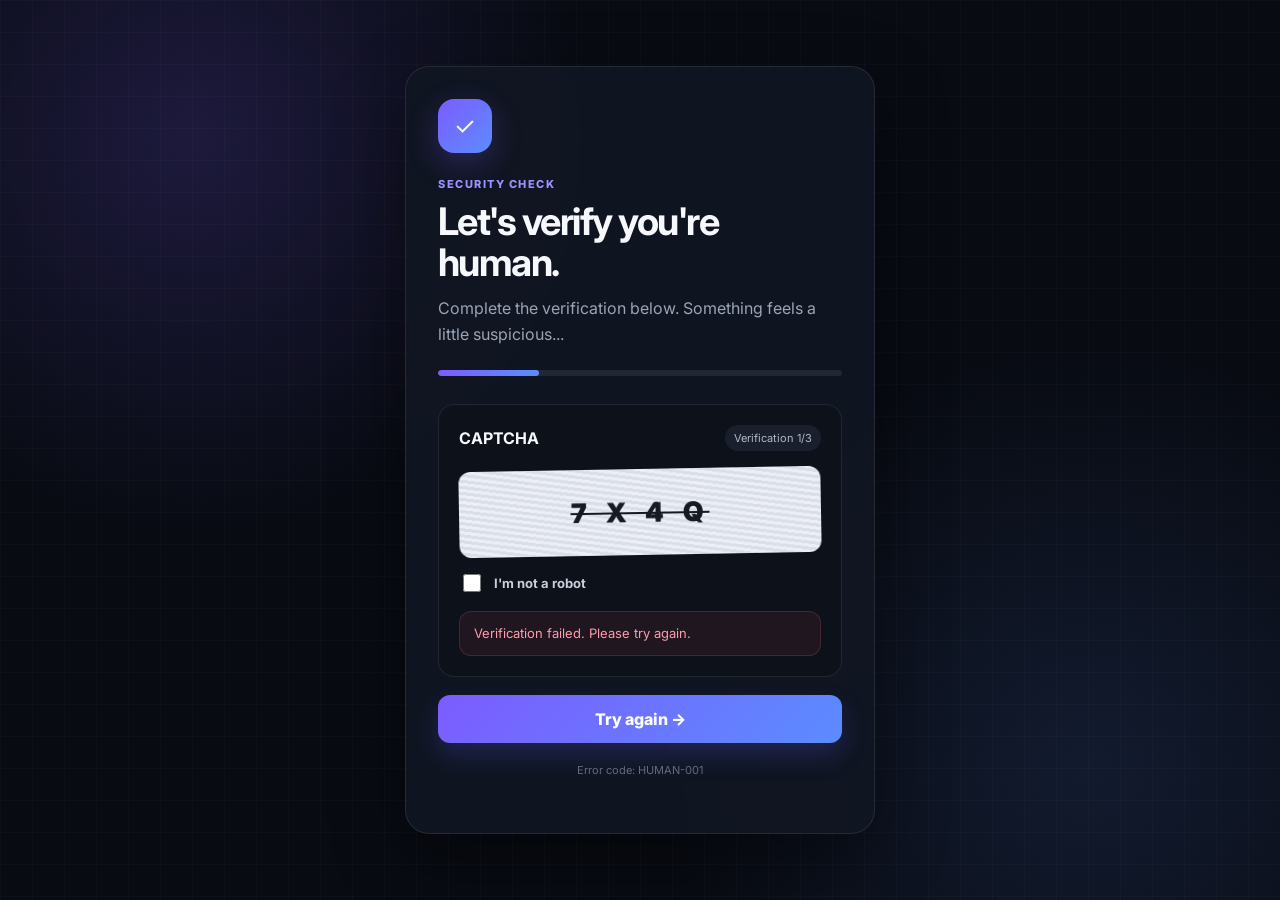
==== captcha1.html @ 2be5a7d6 "Add first failed captcha" ====
<!doctype html><html lang="en"><head><meta charset="UTF-8"><meta name="viewport" content="width=device-width,initial-scale=1.0"><title>Verification 1</title><link rel="stylesheet" href="style.css"></head><body><main class="container"><section class="card"><div class="logo">✓</div><p class="eyebrow">Security check</p><h1>Let's verify you're human.</h1><p>Complete the verification below. Something feels a little suspicious...</p><div class="progress"><span style="width:25%"></span></div><div class="captcha"><div class="captcha-head"><strong>CAPTCHA</strong><span class="captcha-badge">Verification 1/3</span></div><div class="captcha-box">7 X 4 Q</div><label class="captcha-check"><input type="checkbox"> I'm not a robot</label><div class="notice error">Verification failed. Please try again.</div></div><a class="button" href="captcha2.html">Try again →</a><p class="footer">Error code: HUMAN-001</p></section></main></body></html>
---- style.css ----
@import url('https://fonts.googleapis.com/css2?family=Inter:wght@400;500;600;700;800&display=swap');
:root{--bg:#080b12;--card:rgba(17,23,35,.9);--line:rgba(255,255,255,.09);--text:#f7f8fb;--muted:#9aa4b5;--accent:#7c5cff;--accent2:#5b8cff;--danger:#ff5d73;--success:#43d17a}
*{box-sizing:border-box}body{margin:0;min-height:100vh;font-family:Inter,system-ui,sans-serif;color:var(--text);background:radial-gradient(circle at 15% 15%,rgba(124,92,255,.18),transparent 30%),radial-gradient(circle at 85% 85%,rgba(91,140,255,.12),transparent 32%),var(--bg);display:grid;place-items:center;padding:24px}body:before{content:"";position:fixed;inset:0;pointer-events:none;background-image:linear-gradient(rgba(255,255,255,.025) 1px,transparent 1px),linear-gradient(90deg,rgba(255,255,255,.025) 1px,transparent 1px);background-size:32px 32px}.container{position:relative;width:min(100%,470px)}.card{background:var(--card);border:1px solid var(--line);border-radius:24px;padding:32px;box-shadow:0 24px 70px rgba(0,0,0,.42);backdrop-filter:blur(18px)}.logo{width:54px;height:54px;border-radius:16px;display:grid;place-items:center;background:linear-gradient(135deg,var(--accent),var(--accent2));font-size:25px;margin-bottom:22px;box-shadow:0 10px 30px rgba(124,92,255,.25)}.eyebrow{text-transform:uppercase;letter-spacing:.14em;font-size:11px;font-weight:800;color:#9d91ff;margin:0 0 8px}h1{font-size:clamp(28px,7vw,38px);line-height:1.08;margin:0 0 12px;letter-spacing:-.04em}h2{margin:0 0 10px;font-size:25px}p{color:var(--muted);line-height:1.65;margin:0 0 22px}.progress{height:6px;background:#202735;border-radius:99px;overflow:hidden;margin-bottom:28px}.progress span{display:block;height:100%;background:linear-gradient(90deg,var(--accent),var(--accent2));border-radius:inherit}label{display:block;font-size:13px;font-weight:700;margin:18px 0 8px;color:#dce1eb}input[type=text]{width:100%;padding:14px 15px;border:1px solid var(--line);outline:none;border-radius:12px;background:#0d121c;color:var(--text);font:inherit}input[type=text]:focus{border-color:var(--accent);box-shadow:0 0 0 3px rgba(124,92,255,.13)}button,.button{display:block;width:100%;border:0;border-radius:12px;padding:14px 18px;margin-top:18px;background:linear-gradient(135deg,var(--accent),var(--accent2));color:white;font:inherit;font-weight:800;text-align:center;text-decoration:none;cursor:pointer;transition:transform .18s,filter .18s;box-shadow:0 12px 26px rgba(91,92,255,.22)}button:hover,.button:hover{transform:translateY(-2px);filter:brightness(1.08)}.secondary{background:#171d29;box-shadow:none;border:1px solid var(--line)}.captcha{border:1px solid var(--line);border-radius:16px;padding:20px;background:#0c111a;margin-top:20px}.captcha-head{display:flex;justify-content:space-between;align-items:center;margin-bottom:18px}.captcha-badge{font-size:11px;padding:6px 9px;border-radius:99px;background:#191f2c;color:#aeb8c9}.captcha-box{height:86px;border-radius:12px;background:repeating-linear-gradient(8deg,#eceff5 0,#eceff5 3px,#d9dee8 3px,#d9dee8 6px);display:grid;place-items:center;color:#151a23;font-weight:900;font-size:27px;letter-spacing:7px;text-decoration:line-through;transform:rotate(-1deg);user-select:none}.captcha-check{display:flex;align-items:center;gap:10px;color:#c8cfda;font-size:13px;margin-top:16px}.captcha-check input{width:18px;height:18px;accent-color:var(--accent)}.notice{border-radius:12px;padding:12px 14px;font-size:13px;line-height:1.5;margin-top:16px}.error{background:rgba(255,93,115,.08);border:1px solid rgba(255,93,115,.2);color:#ff9bab}.success{background:rgba(67,209,122,.08);border:1px solid rgba(67,209,122,.2);color:#7ee9a2}.footer{text-align:center;margin-top:18px;font-size:11px;color:#626c7d}.question{padding:18px 0;border-top:1px solid var(--line)}.question:first-of-type{border-top:0}.question p{font-weight:700;color:#eef1f7;margin-bottom:12px}.options{display:grid;gap:9px}.options a{padding:12px 14px;border:1px solid var(--line);border-radius:11px;color:#dce1eb;text-decoration:none;background:#0d121b;transition:.18s}.options a:hover{border-color:rgba(124,92,255,.5);transform:translateX(3px)}@media(max-width:520px){body{padding:14px}.card{padding:24px;border-radius:20px}.logo{width:48px;height:48px;border-radius:14px}h1{font-size:30px}}
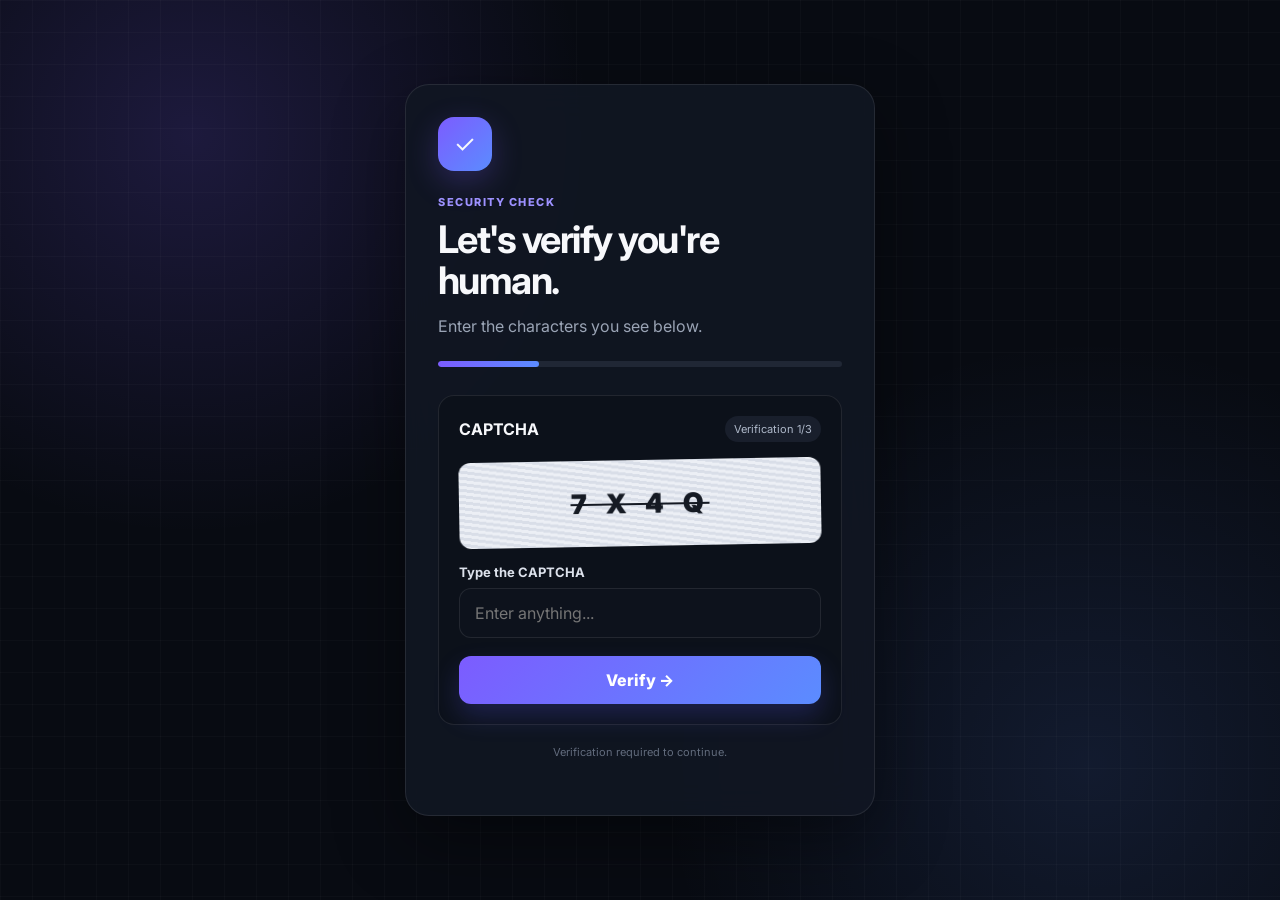
==== commit dcaf11a3: "Fix first CAPTCHA interaction" ====
--- a/captcha1.html
+++ b/captcha1.html
@@ -1 +1 @@
-<!doctype html><html lang="en"><head><meta charset="UTF-8"><meta name="viewport" content="width=device-width,initial-scale=1.0"><title>Verification 1</title><link rel="stylesheet" href="style.css"></head><body><main class="container"><section class="card"><div class="logo">✓</div><p class="eyebrow">Security check</p><h1>Let's verify you're human.</h1><p>Complete the verification below. Something feels a little suspicious...</p><div class="progress"><span style="width:25%"></span></div><div class="captcha"><div class="captcha-head"><strong>CAPTCHA</strong><span class="captcha-badge">Verification 1/3</span></div><div class="captcha-box">7 X 4 Q</div><label class="captcha-check"><input type="checkbox"> I'm not a robot</label><div class="notice error">Verification failed. Please try again.</div></div><a class="button" href="captcha2.html">Try again →</a><p class="footer">Error code: HUMAN-001</p></section></main></body></html>+<!doctype html><html lang="en"><head><meta charset="UTF-8"><meta name="viewport" content="width=device-width,initial-scale=1.0"><title>Verification 1</title><link rel="stylesheet" href="style.css"></head><body><main class="container"><section class="card"><div class="logo">✓</div><p class="eyebrow">Security check</p><h1>Let's verify you're human.</h1><p>Enter the characters you see below.</p><div class="progress"><span style="width:25%"></span></div><form action="captcha1-failed.html" method="get"><div class="captcha"><div class="captcha-head"><strong>CAPTCHA</strong><span class="captcha-badge">Verification 1/3</span></div><div class="captcha-box">7 X 4 Q</div><label for="captcha1">Type the CAPTCHA</label><input id="captcha1" name="captcha" type="text" placeholder="Enter anything..." required autocomplete="off"><button type="submit">Verify →</button></div></form><p class="footer">Verification required to continue.</p></section></main></body></html>
